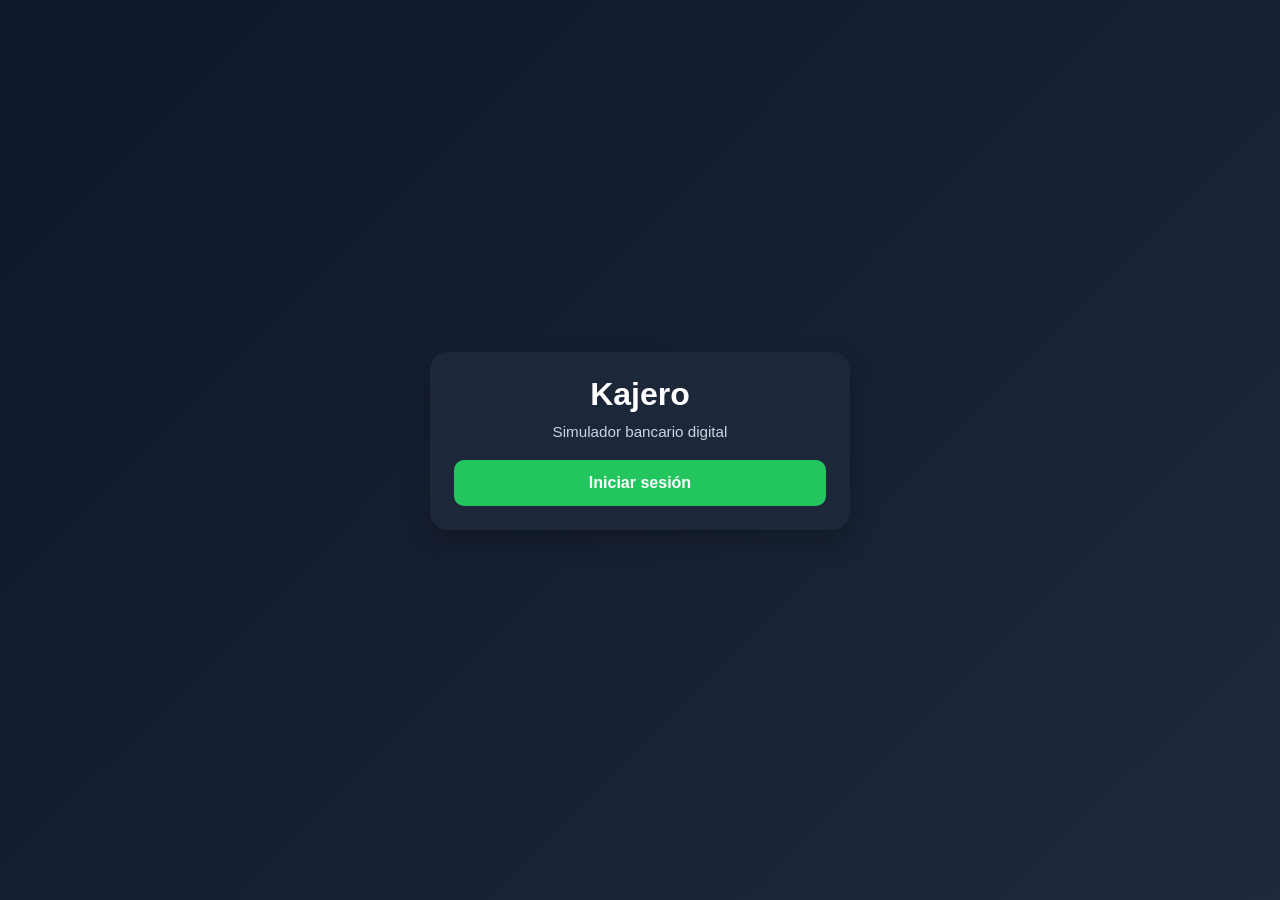
==== index.html @ 487c522b "fix pages" ====
<!DOCTYPE html>
<html lang="es">
<head>
    <meta charset="UTF-8">
    <meta name="viewport" content="width=device-width, initial-scale=1.0">
    <title>Kajero | Inicio</title>

    <link rel="stylesheet" href="styles.css">
</head>
<body>

<div class="container">

    <div class="card">

        <h1>Kajero</h1>

        <p class="subtitle">
            Simulador bancario digital
        </p>

        <a href="login.html" class="btn">
            Iniciar sesión
        </a>

    </div>

</div>

</body>
</html>
---- styles.css ----
* {
    margin: 0;
    padding: 0;
    box-sizing: border-box;
}

body {
    background: linear-gradient(
        135deg,
        #0f172a,
        #1e293b
    );

    font-family: Arial, sans-serif;
    color: white;

    min-height: 100vh;

    display: flex;
    justify-content: center;
    align-items: center;

    padding: 20px;
}

.container {
    width: 100%;
    max-width: 420px;
}

.card {
    background: rgba(30, 41, 59, 0.95);

    padding: 24px;
    margin-bottom: 18px;

    border-radius: 18px;

    box-shadow:
        0 10px 25px rgba(0, 0, 0, 0.25);

    backdrop-filter: blur(10px);
}

h1 {
    text-align: center;
    font-size: 2rem;
    margin-bottom: 10px;
}

h2 {
    margin-bottom: 15px;
    font-size: 1.1rem;
}

h3 {
    text-align: center;
    font-size: 2rem;
    margin-top: 10px;
}

.subtitle {
    text-align: center;
    color: #cbd5e1;
    margin-bottom: 20px;
    font-size: 0.95rem;
}

.balance-box {
    background: rgba(15, 23, 42, 0.8);

    padding: 18px;

    border-radius: 14px;

    text-align: center;
}

.balance-box span {
    color: #94a3b8;
    font-size: 0.9rem;
}

input {
    width: 100%;

    padding: 14px;

    margin-bottom: 12px;

    border: 1px solid transparent;
    border-radius: 10px;

    background: #f8fafc;
    color: #0f172a;

    font-size: 1rem;

    outline: none;

    transition: 0.3s;
}

input:focus {
    border-color: #3b82f6;
}

button {
    width: 100%;

    padding: 14px;

    border: none;
    border-radius: 10px;

    background: #3b82f6;
    color: white;

    font-size: 1rem;
    font-weight: bold;

    cursor: pointer;

    transition: 0.3s;
}

button:hover {
    transform: translateY(-2px);
    opacity: 0.95;
}

.btn {
    display: block;

    width: 100%;

    text-align: center;

    background: #22c55e;
    color: white;

    text-decoration: none;

    padding: 14px;

    border-radius: 10px;

    margin-top: 20px;

    font-weight: bold;

    transition: 0.3s;
}

.btn:hover {
    transform: translateY(-2px);
    opacity: 0.95;
}

.logout-btn {
    background: #ef4444;
}

@media (max-width: 480px) {
    .container {
        max-width: 100%;
    }

    .card {
        padding: 20px;
    }

    h1 {
        font-size: 1.8rem;
    }

    h3 {
        font-size: 1.7rem;
    }
}
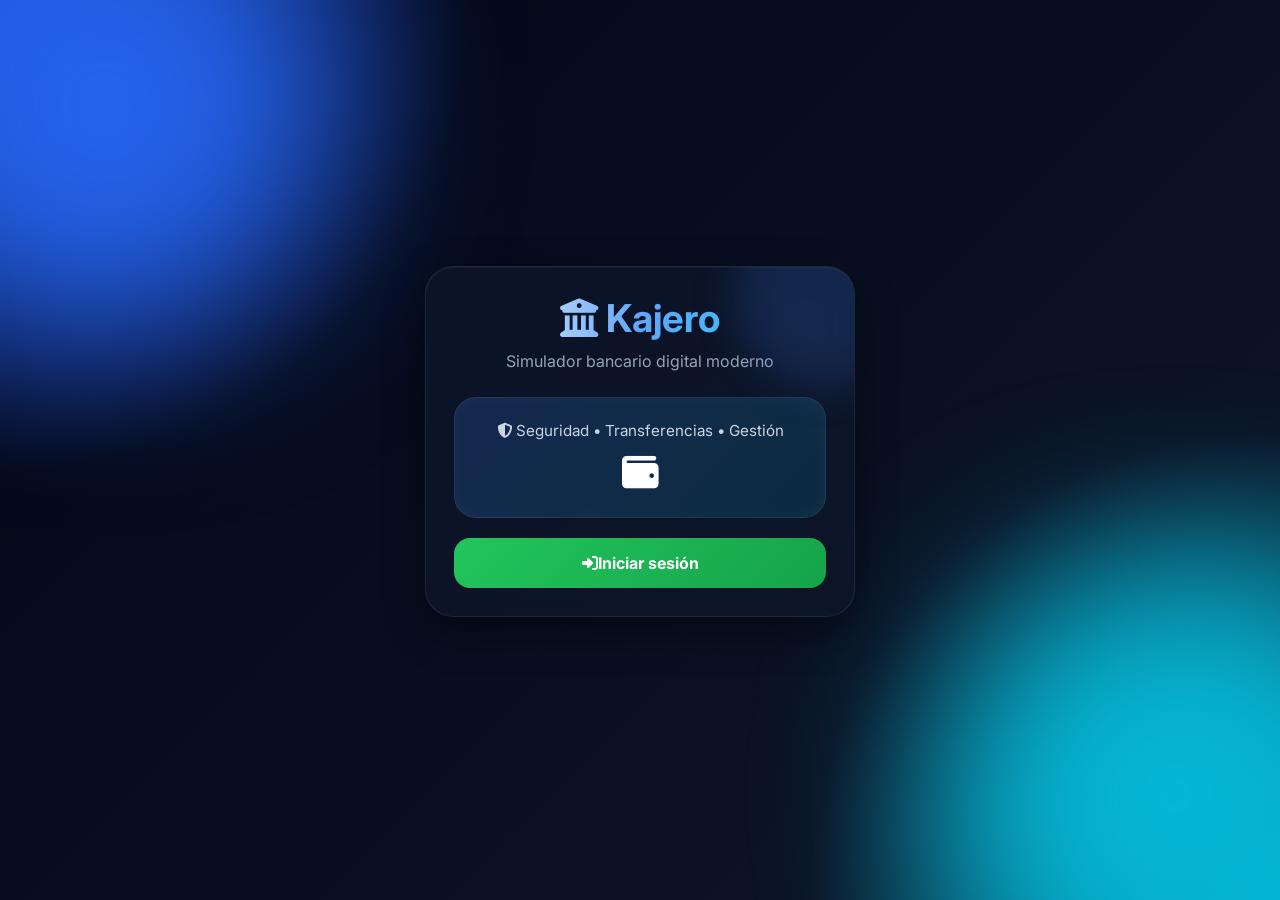
==== commit bc2302d0: "index responsive" ====
--- a/index.html
+++ b/index.html
@@ -6,6 +6,11 @@
     <title>Kajero | Inicio</title>
 
     <link rel="stylesheet" href="styles.css">
+
+    <link
+        rel="stylesheet"
+        href="https://cdnjs.cloudflare.com/ajax/libs/font-awesome/6.5.2/css/all.min.css"
+    >
 </head>
 <body>
 
@@ -13,13 +18,33 @@
 
     <div class="card">
 
-        <h1>Kajero</h1>
+        <h1>
+            <i class="fa-solid fa-building-columns"></i>
+            Kajero
+        </h1>
 
         <p class="subtitle">
-            Simulador bancario digital
+            Simulador bancario digital moderno
         </p>
 
-        <a href="login.html" class="btn">
+        <div class="balance-box">
+
+            <span>
+                <i class="fa-solid fa-shield-halved"></i>
+                Seguridad • Transferencias • Gestión
+            </span>
+
+            <h3>
+                <i class="fa-solid fa-wallet"></i>
+            </h3>
+
+        </div>
+
+        <a
+            href="login.html"
+            class="btn"
+        >
+            <i class="fa-solid fa-right-to-bracket"></i>
             Iniciar sesión
         </a>
 
--- a/styles.css
+++ b/styles.css
@@ -1,180 +1,449 @@
-* {
-    margin: 0;
-    padding: 0;
-    box-sizing: border-box;
-}
-
-body {
-    background: linear-gradient(
+@import url('https://fonts.googleapis.com/css2?family=Inter:wght@400;500;600;700&display=swap');
+
+*{
+    margin:0;
+    padding:0;
+    box-sizing:border-box;
+}
+
+:root{
+    --bg1:#020617;
+    --bg2:#0f172a;
+    --card:rgba(15,23,42,.72);
+    --glass:rgba(255,255,255,.08);
+    --primary:#3b82f6;
+    --secondary:#06b6d4;
+    --success:#22c55e;
+    --danger:#ef4444;
+    --text:#ffffff;
+    --muted:#94a3b8;
+}
+
+body{
+    min-height:100vh;
+
+    display:flex;
+    justify-content:center;
+    align-items:center;
+
+    padding:25px;
+
+    overflow-x:hidden;
+
+    font-family:'Inter',sans-serif;
+
+    color:var(--text);
+
+    background:
+    radial-gradient(circle at top left,#1d4ed8 0%,transparent 30%),
+    radial-gradient(circle at bottom right,#06b6d4 0%,transparent 30%),
+    linear-gradient(135deg,var(--bg1),var(--bg2));
+
+    position:relative;
+}
+
+/* FONDO ANIMADO */
+
+body::before,
+body::after{
+    content:"";
+
+    position:fixed;
+
+    width:450px;
+    height:450px;
+
+    border-radius:50%;
+
+    filter:blur(90px);
+
+    z-index:-1;
+
+    animation:float 10s infinite alternate ease-in-out;
+}
+
+body::before{
+    background:#2563eb;
+    top:-120px;
+    left:-120px;
+}
+
+body::after{
+    background:#06b6d4;
+    bottom:-120px;
+    right:-120px;
+}
+
+@keyframes float{
+    from{
+        transform:translateY(0px) translateX(0px);
+    }
+
+    to{
+        transform:translateY(30px) translateX(20px);
+    }
+}
+
+.container{
+    width:100%;
+    max-width:430px;
+}
+
+/* TARJETAS */
+
+.card{
+    position:relative;
+
+    background:var(--card);
+
+    backdrop-filter:blur(18px);
+
+    border:1px solid rgba(255,255,255,.08);
+
+    border-radius:28px;
+
+    padding:28px;
+
+    margin-bottom:18px;
+
+    overflow:hidden;
+
+    box-shadow:
+    0 15px 40px rgba(0,0,0,.45),
+    inset 0 1px 0 rgba(255,255,255,.05);
+
+    animation:fadeUp .7s ease;
+}
+
+.card::before{
+    content:"";
+
+    position:absolute;
+
+    width:180px;
+    height:180px;
+
+    background:rgba(59,130,246,.18);
+
+    border-radius:50%;
+
+    top:-60px;
+    right:-60px;
+
+    filter:blur(20px);
+}
+
+@keyframes fadeUp{
+    from{
+        opacity:0;
+        transform:translateY(30px);
+    }
+
+    to{
+        opacity:1;
+        transform:translateY(0);
+    }
+}
+
+/* TITULOS */
+
+h1{
+    font-size:2.4rem;
+
+    text-align:center;
+
+    margin-bottom:8px;
+
+    font-weight:700;
+
+    background:linear-gradient(
+        90deg,
+        #ffffff,
+        #60a5fa,
+        #22d3ee
+    );
+
+    -webkit-background-clip:text;
+    -webkit-text-fill-color:transparent;
+}
+
+h2{
+    font-size:1.1rem;
+    margin-bottom:15px;
+    font-weight:600;
+}
+
+h3{
+    font-size:2.3rem;
+
+    text-align:center;
+
+    margin-top:10px;
+
+    font-weight:700;
+}
+
+.subtitle{
+    text-align:center;
+
+    color:var(--muted);
+
+    margin-bottom:24px;
+
+    line-height:1.5;
+}
+
+/* BALANCE */
+
+.balance-box{
+    background:linear-gradient(
         135deg,
-        #0f172a,
-        #1e293b
-    );
-
-    font-family: Arial, sans-serif;
-    color: white;
-
-    min-height: 100vh;
-
-    display: flex;
-    justify-content: center;
-    align-items: center;
-
-    padding: 20px;
-}
-
-.container {
-    width: 100%;
-    max-width: 420px;
-}
-
-.card {
-    background: rgba(30, 41, 59, 0.95);
-
-    padding: 24px;
-    margin-bottom: 18px;
-
-    border-radius: 18px;
-
-    box-shadow:
-        0 10px 25px rgba(0, 0, 0, 0.25);
-
-    backdrop-filter: blur(10px);
-}
-
-h1 {
-    text-align: center;
-    font-size: 2rem;
-    margin-bottom: 10px;
-}
-
-h2 {
-    margin-bottom: 15px;
-    font-size: 1.1rem;
-}
-
-h3 {
-    text-align: center;
-    font-size: 2rem;
-    margin-top: 10px;
-}
-
-.subtitle {
-    text-align: center;
-    color: #cbd5e1;
-    margin-bottom: 20px;
-    font-size: 0.95rem;
-}
-
-.balance-box {
-    background: rgba(15, 23, 42, 0.8);
-
-    padding: 18px;
-
-    border-radius: 14px;
-
-    text-align: center;
-}
-
-.balance-box span {
-    color: #94a3b8;
-    font-size: 0.9rem;
-}
-
-input {
-    width: 100%;
-
-    padding: 14px;
-
-    margin-bottom: 12px;
-
-    border: 1px solid transparent;
-    border-radius: 10px;
-
-    background: #f8fafc;
-    color: #0f172a;
-
-    font-size: 1rem;
-
-    outline: none;
-
-    transition: 0.3s;
-}
-
-input:focus {
-    border-color: #3b82f6;
-}
-
-button {
-    width: 100%;
-
-    padding: 14px;
-
-    border: none;
-    border-radius: 10px;
-
-    background: #3b82f6;
-    color: white;
-
-    font-size: 1rem;
-    font-weight: bold;
-
-    cursor: pointer;
-
-    transition: 0.3s;
-}
-
-button:hover {
-    transform: translateY(-2px);
-    opacity: 0.95;
-}
-
-.btn {
-    display: block;
-
-    width: 100%;
-
-    text-align: center;
-
-    background: #22c55e;
-    color: white;
-
-    text-decoration: none;
-
-    padding: 14px;
-
-    border-radius: 10px;
-
-    margin-top: 20px;
-
-    font-weight: bold;
-
-    transition: 0.3s;
-}
-
-.btn:hover {
-    transform: translateY(-2px);
-    opacity: 0.95;
-}
-
-.logout-btn {
-    background: #ef4444;
-}
-
-@media (max-width: 480px) {
-    .container {
-        max-width: 100%;
-    }
-
-    .card {
-        padding: 20px;
-    }
-
-    h1 {
-        font-size: 1.8rem;
-    }
-
-    h3 {
-        font-size: 1.7rem;
+        rgba(59,130,246,.2),
+        rgba(6,182,212,.15)
+    );
+
+    border:1px solid rgba(255,255,255,.08);
+
+    border-radius:22px;
+
+    padding:22px;
+
+    text-align:center;
+
+    box-shadow:
+    inset 0 0 20px rgba(255,255,255,.03);
+}
+
+.balance-box span{
+    color:#cbd5e1;
+    font-size:.95rem;
+}
+
+/* INPUTS */
+
+.input-group{
+    position:relative;
+}
+
+input{
+    width:100%;
+
+    padding:16px 18px;
+
+    margin-bottom:14px;
+
+    border-radius:16px;
+
+    border:1px solid transparent;
+
+    background:rgba(255,255,255,.08);
+
+    color:white;
+
+    font-size:1rem;
+
+    outline:none;
+
+    transition:.35s;
+
+    backdrop-filter:blur(10px);
+}
+
+input::placeholder{
+    color:#cbd5e1;
+}
+
+input:focus{
+    border-color:#60a5fa;
+
+    transform:translateY(-2px);
+
+    box-shadow:
+    0 0 0 4px rgba(59,130,246,.15),
+    0 8px 20px rgba(59,130,246,.15);
+}
+
+/* BOTONES */
+
+button,
+.btn{
+    width:100%;
+
+    border:none;
+
+    padding:15px;
+
+    border-radius:16px;
+
+    cursor:pointer;
+
+    font-size:1rem;
+    font-weight:700;
+
+    transition:.35s;
+
+    position:relative;
+
+    overflow:hidden;
+}
+
+button{
+    background:linear-gradient(
+        135deg,
+        #2563eb,
+        #06b6d4
+    );
+
+    color:white;
+
+    margin-bottom:12px;
+
+    box-shadow:
+    0 10px 25px rgba(37,99,235,.35);
+}
+
+button::before,
+.btn::before{
+    content:"";
+
+    position:absolute;
+
+    top:0;
+    left:-100%;
+
+    width:100%;
+    height:100%;
+
+    background:linear-gradient(
+        120deg,
+        transparent,
+        rgba(255,255,255,.25),
+        transparent
+    );
+
+    transition:.6s;
+}
+
+button:hover::before,
+.btn:hover::before{
+    left:100%;
+}
+
+button:hover,
+.btn:hover{
+    transform:translateY(-4px) scale(1.01);
+
+    box-shadow:
+    0 18px 35px rgba(37,99,235,.45);
+}
+
+button:active,
+.btn:active{
+    transform:scale(.98);
+}
+
+.btn{
+    display:flex;
+    justify-content:center;
+    align-items:center;
+
+    text-decoration:none;
+
+    background:linear-gradient(
+        135deg,
+        #22c55e,
+        #16a34a
+    );
+
+    color:white;
+
+    margin-top:20px;
+}
+
+/* BOTON LOGOUT */
+
+.logout-btn{
+    background:linear-gradient(
+        135deg,
+        #ef4444,
+        #dc2626
+    );
+
+    box-shadow:
+    0 10px 25px rgba(239,68,68,.35);
+}
+
+/* SCROLL */
+
+::-webkit-scrollbar{
+    width:8px;
+}
+
+::-webkit-scrollbar-thumb{
+    background:#334155;
+    border-radius:20px;
+}
+
+/* RESPONSIVE */
+
+@media(max-width:768px){
+
+    body{
+        padding:18px;
+        align-items:flex-start;
+    }
+
+    .container{
+        max-width:100%;
+    }
+
+    .card{
+        padding:24px;
+        border-radius:24px;
+    }
+
+    h1{
+        font-size:2rem;
+    }
+
+    h3{
+        font-size:1.9rem;
+    }
+
+    input{
+        padding:15px;
+    }
+
+    button,
+    .btn{
+        padding:15px;
+    }
+}
+
+@media(max-width:480px){
+
+    body{
+        padding:14px;
+    }
+
+    .card{
+        padding:20px;
+        border-radius:22px;
+    }
+
+    h1{
+        font-size:1.8rem;
+    }
+
+    h2{
+        font-size:1rem;
+    }
+
+    h3{
+        font-size:1.7rem;
+    }
+
+    .subtitle{
+        font-size:.9rem;
     }
 }
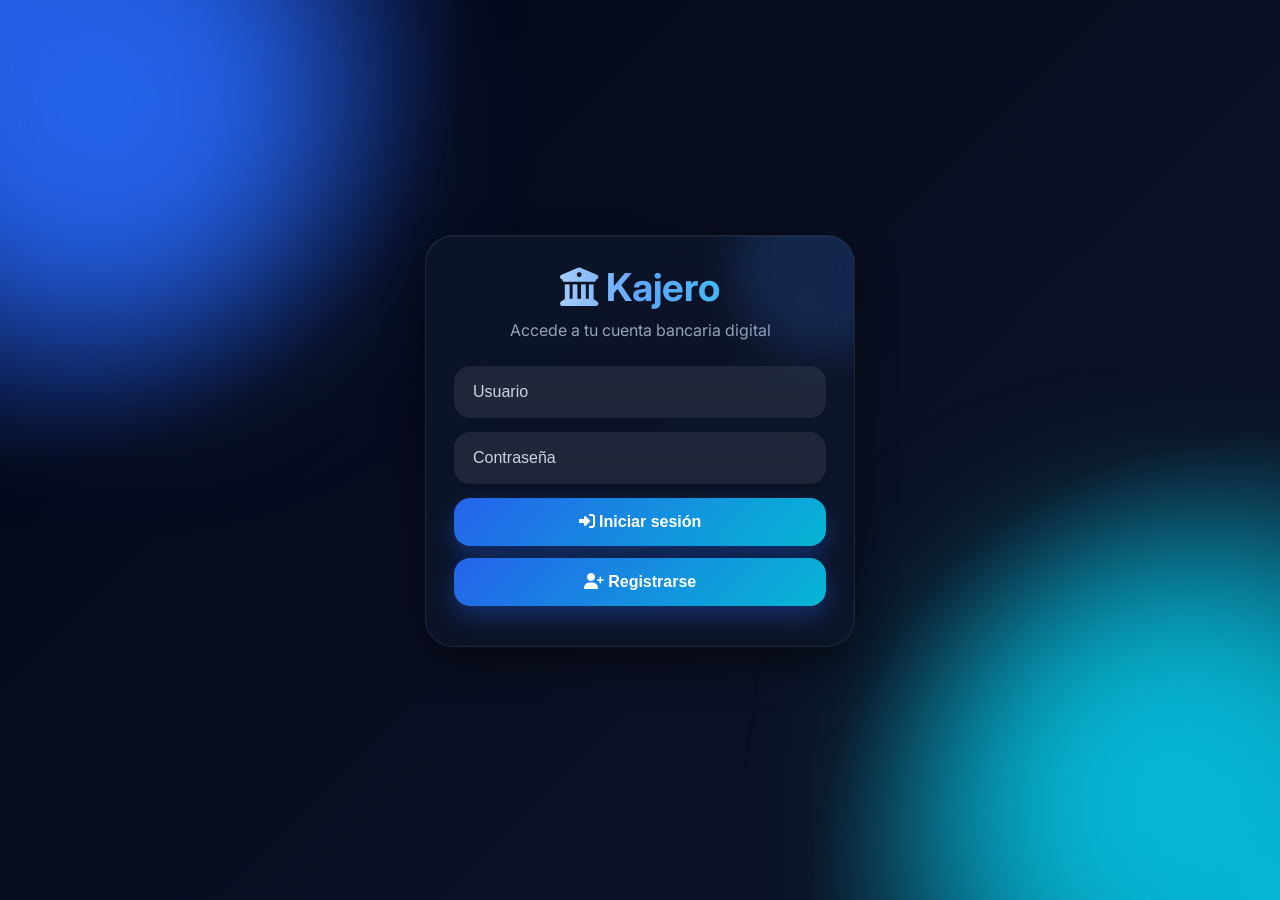
==== commit a4446e09: "Index responsive" ====
--- a/index.html
+++ b/index.html
@@ -3,7 +3,7 @@
 <head>
     <meta charset="UTF-8">
     <meta name="viewport" content="width=device-width, initial-scale=1.0">
-    <title>Kajero | Inicio</title>
+    <title>Kajero | Login</title>
 
     <link rel="stylesheet" href="styles.css">
 
@@ -16,7 +16,7 @@
 
 <div class="container">
 
-    <div class="card">
+    <div class="card login-card">
 
         <h1>
             <i class="fa-solid fa-building-columns"></i>
@@ -24,33 +24,57 @@
         </h1>
 
         <p class="subtitle">
-            Simulador bancario digital moderno
+            Accede a tu cuenta bancaria digital
         </p>
 
-        <div class="balance-box">
+        <div class="input-group">
 
-            <span>
-                <i class="fa-solid fa-shield-halved"></i>
-                Seguridad • Transferencias • Gestión
-            </span>
-
-            <h3>
-                <i class="fa-solid fa-wallet"></i>
-            </h3>
+            <input
+                id="user"
+                type="text"
+                placeholder="Usuario"
+                autocomplete="off"
+            >
 
         </div>
 
-        <a
-            href="login.html"
-            class="btn"
-        >
-            <i class="fa-solid fa-right-to-bracket"></i>
-            Iniciar sesión
-        </a>
+        <div class="input-group">
+
+            <input
+                id="pass"
+                type="password"
+                placeholder="Contraseña"
+            >
+
+        </div>
+
+        <div class="button-group">
+
+            <button
+                type="button"
+                onclick="login()"
+            >
+                <i class="fa-solid fa-right-to-bracket"></i>
+                Iniciar sesión
+            </button>
+
+            <button
+                type="button"
+                class="secondary-btn"
+                onclick="register()"
+            >
+                <i class="fa-solid fa-user-plus"></i>
+                Registrarse
+            </button>
+
+        </div>
 
     </div>
 
 </div>
 
+<script src="storage.js"></script>
+<script src="app.js"></script>
+
 </body>
 </html>
